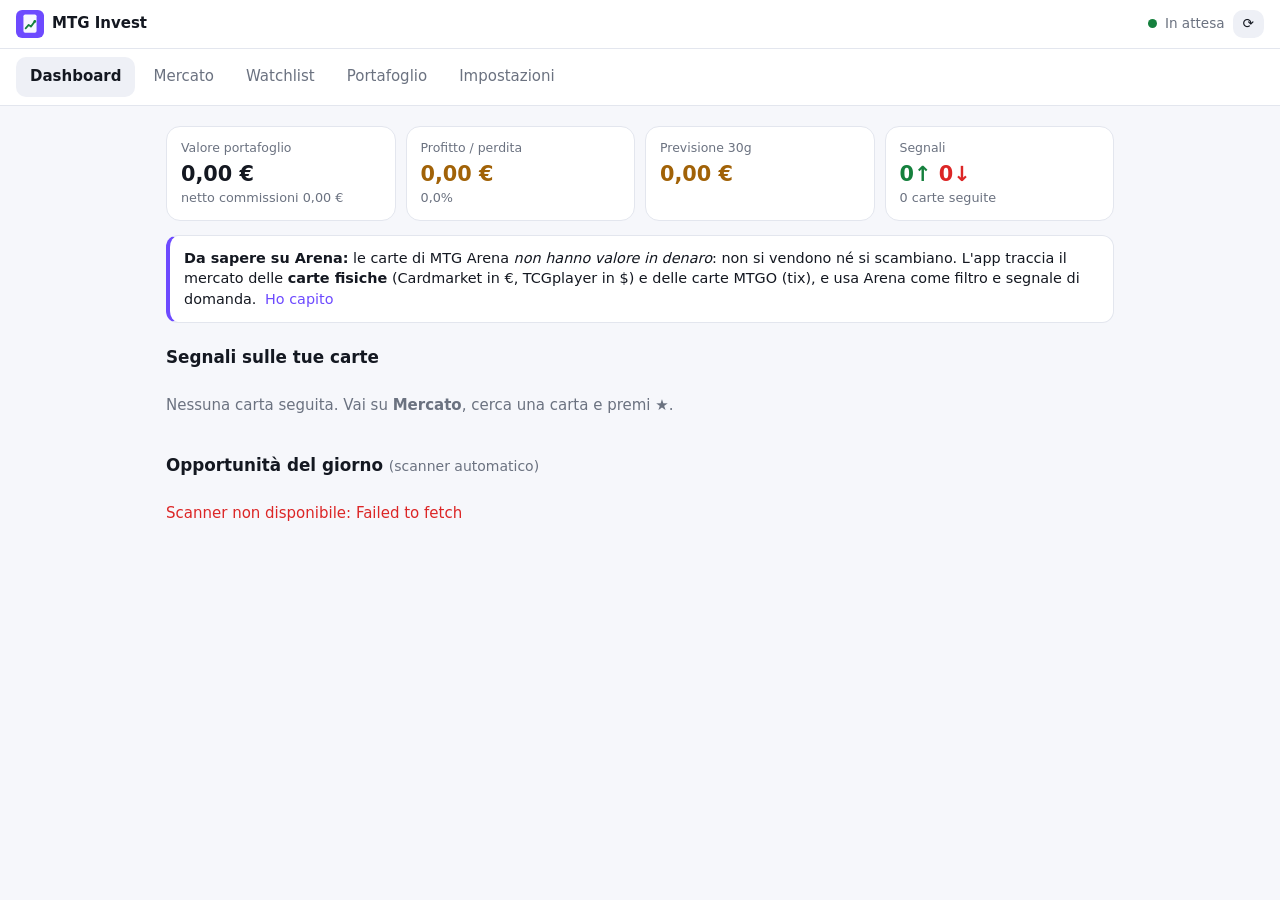
==== index.html @ 9a780ce4 "MTG Invest: prezzi delle carte, portafoglio e previsioni di mercato App web statica (HTML/CSS/JS) ba" ====
<!doctype html>
<html lang="it">
<head>
  <meta charset="utf-8">
  <meta name="viewport" content="width=device-width, initial-scale=1, viewport-fit=cover">
  <title>MTG Invest</title>
  <meta name="description" content="Prezzi in tempo reale, portafoglio e previsioni di mercato per le carte di Magic: The Gathering.">
  <meta name="theme-color" content="#0f1115">
  <link rel="manifest" href="manifest.json">
  <link rel="icon" href="icon.svg" type="image/svg+xml">
  <link rel="apple-touch-icon" href="icon.svg">
  <link rel="stylesheet" href="styles.css">
</head>
<body>
  <header class="top">
    <div class="brand"><img src="icon.svg" alt="" width="28" height="28"> MTG Invest</div>
    <div class="status"><span id="live-dot" class="dot"></span><span id="last-update">—</span>
      <button id="refresh-btn" class="ghost" title="Aggiorna ora">⟳</button></div>
  </header>

  <nav class="tabs" role="tablist">
    <button data-tab="dashboard" class="active">Dashboard</button>
    <button data-tab="market">Mercato</button>
    <button data-tab="watch">Watchlist</button>
    <button data-tab="portfolio">Portafoglio</button>
    <button data-tab="settings">Impostazioni</button>
  </nav>

  <main>
    <!-- DASHBOARD -->
    <section id="tab-dashboard" class="tab active">
      <div class="kpis" id="kpis"></div>
      <div class="notice" id="arena-notice">
        <strong>Da sapere su Arena:</strong> le carte di MTG Arena <em>non hanno valore in denaro</em>:
        non si vendono né si scambiano. L'app traccia il mercato delle <strong>carte fisiche</strong>
        (Cardmarket in €, TCGplayer in $) e delle carte MTGO (tix), e usa Arena come filtro e segnale di domanda.
        <button class="link" id="dismiss-notice">Ho capito</button>
      </div>
      <h2>Segnali sulle tue carte</h2>
      <div id="dash-signals" class="list"></div>
      <h2>Opportunità del giorno <small>(scanner automatico)</small></h2>
      <div id="dash-opps" class="list"><p class="muted">Caricamento…</p></div>
    </section>

    <!-- MARKET -->
    <section id="tab-market" class="tab">
      <form id="search-form" class="search">
        <input id="search-q" type="search" placeholder="Cerca una carta (es. Ragavan) o una query Scryfall" autocomplete="off">
        <label class="chk"><input type="checkbox" id="only-arena"> Solo carte presenti su Arena</label>
        <button type="submit">Cerca</button>
      </form>
      <div class="presets" id="presets"></div>
      <div id="market-results" class="list"></div>
    </section>

    <!-- WATCHLIST -->
    <section id="tab-watch" class="tab">
      <div class="row-between"><h2>Watchlist</h2>
        <button id="export-watch" class="ghost">Esporta per lo storico automatico</button></div>
      <div id="watch-list" class="list"></div>
    </section>

    <!-- PORTFOLIO -->
    <section id="tab-portfolio" class="tab">
      <div class="kpis" id="pf-kpis"></div>
      <div class="pf-chart-wrap"><div id="pf-alloc"></div></div>
      <div id="pf-list" class="list"></div>
      <p class="muted small">Il valore netto toglie le commissioni di vendita impostate (Cardmarket ~5% + spedizione,
        TCGplayer ~13%). Per aggiungere una posizione apri una carta e premi «Aggiungi al portafoglio».</p>
      <div class="row-between">
        <button id="export-pf" class="ghost">Esporta backup</button>
        <label class="ghost file">Importa backup<input type="file" id="import-pf" accept="application/json" hidden></label>
      </div>
    </section>

    <!-- SETTINGS -->
    <section id="tab-settings" class="tab">
      <form id="settings-form" class="settings">
        <label>Valuta / mercato di riferimento
          <select name="currency">
            <option value="eur">EUR, Cardmarket (trend)</option>
            <option value="usd">USD, TCGplayer (market)</option>
            <option value="tix">TIX, MTGO (Cardhoarder)</option>
          </select></label>
        <label>Aggiornamento automatico (minuti)
          <input name="refreshMin" type="number" min="5" max="240" step="1"></label>
        <label>Commissioni di vendita stimate (%)
          <input name="feePct" type="number" min="0" max="40" step="0.5"></label>
        <label>Orizzonte di previsione (giorni)
          <select name="horizon"><option>7</option><option>30</option><option>90</option><option>180</option></select></label>
        <label>Avviso se il prezzo cambia oltre (%)
          <input name="alertPct" type="number" min="1" max="100" step="1"></label>
        <button type="submit">Salva</button>
      </form>
      <div class="notice">
        <h3>Come funzionano i dati</h3>
        <ul>
          <li><strong>Fonte:</strong> API pubblica di Scryfall, che aggrega Cardmarket, TCGplayer e Cardhoarder.
            I prezzi della fonte vengono aggiornati circa <strong>una volta al giorno</strong>: l'app li controlla di
            continuo e li mostra appena cambiano.</li>
          <li><strong>Storico:</strong> l'app salva una "fotografia" dei prezzi a ogni aggiornamento. Se pubblichi l'app su
            GitHub Pages, la GitHub Action inclusa salva lo storico ogni giorno anche quando l'app è chiusa.</li>
          <li><strong>Previsioni:</strong> modello che combina i fondamentali della carta (Reserved List, ristampe,
            domanda in Commander, formati legali, età del set, rarità, fascia di prezzo) con il trend e la volatilità
            dello storico. Ogni segnale mostra il suo perché.</li>
          <li><strong>Avvertenza:</strong> sono stime statistiche, non consulenza finanziaria. Le ristampe annunciate
            da Wizards e i ban possono far crollare un prezzo da un giorno all'altro. Diversifica e non investire
            soldi che non puoi permetterti di perdere.</li>
        </ul>
      </div>
      <button id="wipe" class="danger">Cancella tutti i dati locali</button>
    </section>
  </main>

  <dialog id="card-dialog"><div id="card-detail"></div></dialog>
  <div id="toast" class="toast" hidden></div>

  <script type="module" src="app.js"></script>
</body>
</html>
---- styles.css ----
:root {
  --bg: #f6f7fb; --panel: #ffffff; --panel2: #eef0f6; --text: #141821; --muted: #6b7280; --line: #e3e6ee;
  --accent: #6d4aff; --up: #15803d; --down: #dc2626; --flat: #a16207; --gold: #b7791f;
  --up-bg: #dcfce7; --down-bg: #fee2e2; --flat-bg: #fef3c7; --muted-bg: #e5e7eb;
  color-scheme: light;
}
@media (prefers-color-scheme: dark) {
  :root:not([data-theme="light"]) {
    --bg: #0f1115; --panel: #171a21; --panel2: #1f232c; --text: #e8eaf0; --muted: #9aa3b2; --line: #2a2f3a;
    --accent: #8b74ff; --up: #4ade80; --down: #f87171; --flat: #fbbf24; --gold: #f6c453;
    --up-bg: #14361f; --down-bg: #3b1717; --flat-bg: #3a2e0c; --muted-bg: #2a2f3a; color-scheme: dark;
  }
}
:root[data-theme="dark"] {
  --bg: #0f1115; --panel: #171a21; --panel2: #1f232c; --text: #e8eaf0; --muted: #9aa3b2; --line: #2a2f3a;
  --accent: #8b74ff; --up: #4ade80; --down: #f87171; --flat: #fbbf24; --gold: #f6c453;
  --up-bg: #14361f; --down-bg: #3b1717; --flat-bg: #3a2e0c; --muted-bg: #2a2f3a; color-scheme: dark;
}
* { box-sizing: border-box; }
html, body { margin: 0; }
body { background: var(--bg); color: var(--text); font: 15px/1.45 system-ui, -apple-system, "Segoe UI", Roboto, sans-serif; padding-bottom: env(safe-area-inset-bottom); }
h2 { font-size: 1.05rem; margin: 22px 0 10px; } h2 small { color: var(--muted); font-weight: 400; }
h3 { font-size: .95rem; margin: 16px 0 8px; }
a { color: var(--accent); }
button, .btn { font: inherit; border: 0; border-radius: 10px; padding: 9px 14px; background: var(--accent); color: #fff; cursor: pointer; text-decoration: none; display: inline-block; }
button.ghost, .btn.ghost, label.ghost { background: var(--panel2); color: var(--text); border-radius: 10px; padding: 9px 14px; cursor: pointer; }
button.link { background: none; color: var(--accent); padding: 0 4px; }
button.danger { background: var(--down); margin-top: 16px; }
input, select { font: inherit; padding: 9px 11px; border-radius: 10px; border: 1px solid var(--line); background: var(--panel); color: var(--text); width: 100%; }
.muted { color: var(--muted); } .small { font-size: .85rem; } .warn { color: var(--flat); }
.up { color: var(--up); } .down { color: var(--down); } .flat { color: var(--flat); }

.top { position: sticky; top: 0; z-index: 5; display: flex; justify-content: space-between; align-items: center; gap: 8px; padding: 10px 16px; background: var(--panel); border-bottom: 1px solid var(--line); }
.brand { display: flex; align-items: center; gap: 8px; font-weight: 700; }
.status { display: flex; align-items: center; gap: 8px; font-size: .85rem; color: var(--muted); }
.status .ghost { padding: 4px 10px; }
.dot { width: 9px; height: 9px; border-radius: 50%; background: var(--muted); }
.dot.ok { background: var(--up); box-shadow: 0 0 0 0 var(--up); animation: pulse 2.4s infinite; }
.dot.busy { background: var(--flat); } .dot.err { background: var(--down); }
@keyframes pulse { 0% { box-shadow: 0 0 0 0 color-mix(in srgb, var(--up) 60%, transparent); } 70% { box-shadow: 0 0 0 7px transparent; } 100% { box-shadow: 0 0 0 0 transparent; } }

.tabs { display: flex; gap: 4px; overflow-x: auto; padding: 8px 16px; background: var(--panel); border-bottom: 1px solid var(--line); scrollbar-width: none; }
.tabs button { background: none; color: var(--muted); white-space: nowrap; }
.tabs button.active { background: var(--panel2); color: var(--text); font-weight: 600; }
main { max-width: 980px; margin: 0 auto; padding: 8px 16px 40px; }
.tab { display: none; } .tab.active { display: block; }

.kpis { display: grid; grid-template-columns: repeat(auto-fit, minmax(150px, 1fr)); gap: 10px; margin-top: 12px; }
.kpi { background: var(--panel); border: 1px solid var(--line); border-radius: 14px; padding: 12px 14px; }
.kl { font-size: .78rem; color: var(--muted); } .kv { font-size: 1.3rem; font-weight: 700; margin-top: 2px; font-variant-numeric: tabular-nums; } .ks { font-size: .8rem; color: var(--muted); }

.notice { background: var(--panel); border: 1px solid var(--line); border-left: 4px solid var(--accent); border-radius: 12px; padding: 12px 14px; margin-top: 14px; font-size: .9rem; }
.notice ul { padding-left: 18px; margin: 6px 0 0; } .notice li { margin-bottom: 6px; }

.list { display: flex; flex-direction: column; gap: 8px; }
.row { display: flex; align-items: center; gap: 12px; background: var(--panel); border: 1px solid var(--line); border-radius: 14px; padding: 8px 10px; cursor: pointer; transition: border-color .15s; }
.row:hover { border-color: var(--accent); }
.thumb { width: 46px; height: 64px; object-fit: cover; border-radius: 5px; background: var(--panel2); flex: none; }
.info { flex: 1; min-width: 0; }
.name { font-weight: 600; overflow: hidden; text-overflow: ellipsis; white-space: nowrap; }
.meta { font-size: .8rem; color: var(--muted); }
.why, .lot { font-size: .8rem; color: var(--muted); margin-top: 2px; }
.nums { text-align: right; flex: none; display: flex; flex-direction: column; align-items: flex-end; gap: 2px; }
.price { font-weight: 700; font-variant-numeric: tabular-nums; }
.chg { font-size: .78rem; font-variant-numeric: tabular-nums; }
.star { background: none; color: var(--muted); font-size: 1.2rem; padding: 4px; } .star.on { color: var(--gold); }
.badge { font-size: .68rem; font-weight: 700; letter-spacing: .03em; padding: 2px 7px; border-radius: 999px; background: var(--muted-bg); color: var(--muted); white-space: nowrap; }
.badge.up { background: var(--up-bg); color: var(--up); } .badge.down { background: var(--down-bg); color: var(--down); } .badge.flat { background: var(--flat-bg); color: var(--flat); }
.badge.big { font-size: .9rem; padding: 5px 12px; }
.tag { font-size: .68rem; padding: 1px 6px; border-radius: 6px; background: var(--panel2); color: var(--muted); margin-left: 4px; }
.tag.arena { color: var(--accent); } .tag.gold { color: var(--gold); } .tag.foil { color: var(--flat); }

.search { display: grid; grid-template-columns: 1fr auto; gap: 8px; margin-top: 14px; }
.search .chk { grid-column: 1 / -1; display: flex; gap: 6px; align-items: center; font-size: .88rem; color: var(--muted); order: 3; }
.chk input { width: auto; }
.presets { display: flex; flex-wrap: wrap; gap: 6px; margin: 12px 0; }
.chip { background: var(--panel2); color: var(--text); border-radius: 999px; padding: 6px 12px; font-size: .85rem; }
.row-between { display: flex; justify-content: space-between; align-items: center; gap: 8px; flex-wrap: wrap; margin-top: 12px; }

.settings { display: grid; gap: 12px; max-width: 460px; margin-top: 14px; }
.settings label { display: grid; gap: 4px; font-size: .88rem; color: var(--muted); }

.alloc { display: flex; height: 14px; border-radius: 7px; overflow: hidden; margin-top: 14px; background: var(--panel2); }
.legend { display: flex; flex-wrap: wrap; gap: 4px 14px; font-size: .8rem; color: var(--muted); margin: 8px 0 12px; }
.legend i { display: inline-block; width: 9px; height: 9px; border-radius: 2px; margin-right: 5px; }

dialog { border: 0; border-radius: 18px; padding: 0; background: var(--panel); color: var(--text); width: min(900px, calc(100vw - 24px)); max-height: calc(100vh - 24px); }
dialog::backdrop { background: rgba(0, 0, 0, .55); }
#card-detail { position: relative; padding: 18px; }
.close { position: absolute; top: 10px; right: 10px; background: var(--panel2); color: var(--text); padding: 4px 10px; z-index: 1; }
.detail { display: grid; grid-template-columns: 260px 1fr; gap: 20px; }
.dimg img { width: 100%; border-radius: 13px; position: sticky; top: 0; }
.dbody h2 { margin: 0 30px 4px 0; font-size: 1.3rem; }
.prices { display: grid; grid-template-columns: repeat(3, 1fr); gap: 8px; margin: 12px 0; }
.prices div, .sgrid div { background: var(--panel2); border-radius: 10px; padding: 8px 10px; display: flex; flex-direction: column; }
.prices span, .sgrid span { font-size: .72rem; color: var(--muted); } .prices b, .sgrid b { font-variant-numeric: tabular-nums; } .prices small, .sgrid small { font-size: .75rem; color: var(--muted); }
.seg { display: inline-flex; background: var(--panel2); border-radius: 10px; padding: 3px; }
.seg button { background: none; color: var(--muted); padding: 5px 12px; } .seg button.on { background: var(--panel); color: var(--text); }
.signal { margin: 12px 0; padding: 12px; border-radius: 14px; border: 1px solid var(--line); display: grid; gap: 10px; }
.sgrid { display: grid; grid-template-columns: repeat(2, 1fr); gap: 8px; }
.sgrid small.up { color: var(--up); } .sgrid small.down { color: var(--down); }
.chart { width: 100%; height: auto; margin-top: 6px; }
.chart text { fill: var(--muted); font-size: 11px; } .chart .grid { stroke: var(--line); }
.chart .line { fill: none; stroke: var(--accent); stroke-width: 2.2; } .chart .pt { fill: var(--accent); }
.chart .proj { stroke: var(--accent); stroke-dasharray: 5 4; stroke-width: 1.8; } .chart .cone { fill: color-mix(in srgb, var(--accent) 16%, transparent); }
.chart-empty { background: var(--panel2); border-radius: 12px; padding: 16px; font-size: .85rem; color: var(--muted); margin-top: 6px; }
.factors { list-style: none; padding: 0; margin: 0; font-size: .87rem; display: grid; gap: 5px; }
.factors b { display: inline-block; min-width: 42px; font-variant-numeric: tabular-nums; }
.factors li.up b { color: var(--up); } .factors li.down b { color: var(--down); }
.actions { display: flex; flex-wrap: wrap; gap: 8px; margin-top: 16px; }
.addlot { display: grid; grid-template-columns: 1fr 1fr auto; gap: 8px; align-items: end; margin-top: 8px; }
.addlot h3 { grid-column: 1 / -1; margin-bottom: 0; } .addlot label { display: grid; gap: 4px; font-size: .8rem; color: var(--muted); }

.toast { position: fixed; left: 50%; bottom: 20px; transform: translateX(-50%); background: var(--text); color: var(--bg); padding: 10px 16px; border-radius: 12px; font-size: .9rem; z-index: 20; max-width: calc(100vw - 32px); }

@media (max-width: 680px) {
  .detail { grid-template-columns: 1fr; }
  .dimg img { max-width: 230px; display: block; margin: 0 auto; position: static; }
  .prices { grid-template-columns: 1fr 1fr 1fr; } .prices div { padding: 6px 8px; }
  .addlot { grid-template-columns: 1fr 1fr; } .addlot button { grid-column: 1 / -1; }
  .status #last-update { display: none; }
  .thumb { width: 38px; height: 53px; }
}
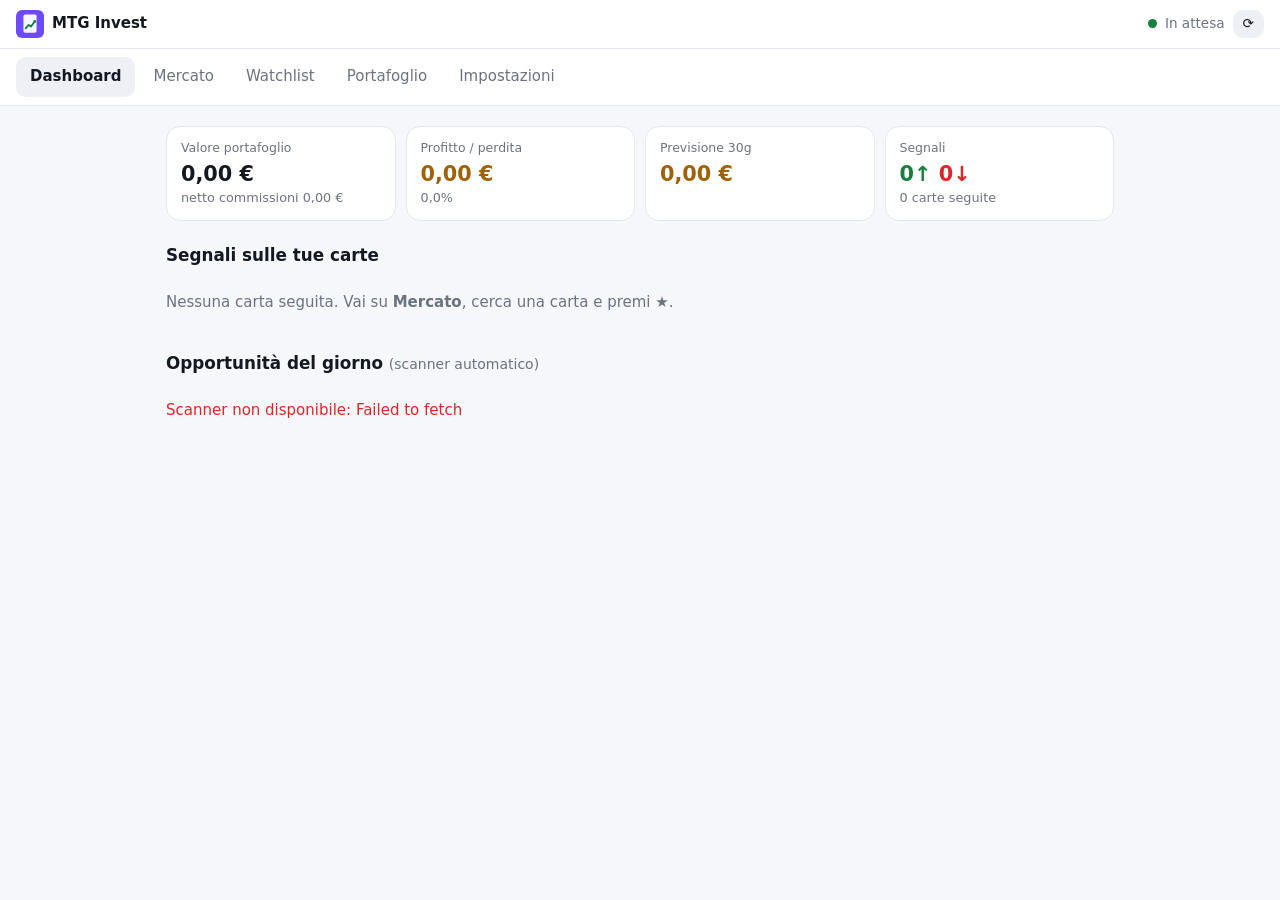
==== commit 70918e2b: "Solo carte fisiche: rimossi Arena e MTGO, aggiunte condizione e stampe - ricerche e scanner sempre l" ====
--- a/index.html
+++ b/index.html
@@ -4,7 +4,7 @@
   <meta charset="utf-8">
   <meta name="viewport" content="width=device-width, initial-scale=1, viewport-fit=cover">
   <title>MTG Invest</title>
-  <meta name="description" content="Prezzi in tempo reale, portafoglio e previsioni di mercato per le carte di Magic: The Gathering.">
+  <meta name="description" content="Prezzi, portafoglio e previsioni di mercato per le carte fisiche di Magic: The Gathering.">
   <meta name="theme-color" content="#0f1115">
   <link rel="manifest" href="manifest.json">
   <link rel="icon" href="icon.svg" type="image/svg+xml">
@@ -30,12 +30,6 @@
     <!-- DASHBOARD -->
     <section id="tab-dashboard" class="tab active">
       <div class="kpis" id="kpis"></div>
-      <div class="notice" id="arena-notice">
-        <strong>Da sapere su Arena:</strong> le carte di MTG Arena <em>non hanno valore in denaro</em>:
-        non si vendono né si scambiano. L'app traccia il mercato delle <strong>carte fisiche</strong>
-        (Cardmarket in €, TCGplayer in $) e delle carte MTGO (tix), e usa Arena come filtro e segnale di domanda.
-        <button class="link" id="dismiss-notice">Ho capito</button>
-      </div>
       <h2>Segnali sulle tue carte</h2>
       <div id="dash-signals" class="list"></div>
       <h2>Opportunità del giorno <small>(scanner automatico)</small></h2>
@@ -45,8 +39,7 @@
     <!-- MARKET -->
     <section id="tab-market" class="tab">
       <form id="search-form" class="search">
-        <input id="search-q" type="search" placeholder="Cerca una carta (es. Ragavan) o una query Scryfall" autocomplete="off">
-        <label class="chk"><input type="checkbox" id="only-arena"> Solo carte presenti su Arena</label>
+        <input id="search-q" type="search" placeholder="Cerca una carta fisica (es. Ragavan) o una query Scryfall" autocomplete="off">
         <button type="submit">Cerca</button>
       </form>
       <div class="presets" id="presets"></div>
@@ -65,8 +58,9 @@
       <div class="kpis" id="pf-kpis"></div>
       <div class="pf-chart-wrap"><div id="pf-alloc"></div></div>
       <div id="pf-list" class="list"></div>
-      <p class="muted small">Il valore netto toglie le commissioni di vendita impostate (Cardmarket ~5% + spedizione,
-        TCGplayer ~13%). Per aggiungere una posizione apri una carta e premi «Aggiungi al portafoglio».</p>
+      <p class="muted small">Il valore di ogni posizione tiene conto della condizione della carta (una Excellent vale
+        circa l'85% di una Near Mint) e il valore netto toglie le commissioni di vendita impostate (Cardmarket ~5% +
+        spedizione, TCGplayer ~13%). Per aggiungere una posizione apri una carta e premi «Aggiungi al portafoglio».</p>
       <div class="row-between">
         <button id="export-pf" class="ghost">Esporta backup</button>
         <label class="ghost file">Importa backup<input type="file" id="import-pf" accept="application/json" hidden></label>
@@ -80,7 +74,6 @@
           <select name="currency">
             <option value="eur">EUR, Cardmarket (trend)</option>
             <option value="usd">USD, TCGplayer (market)</option>
-            <option value="tix">TIX, MTGO (Cardhoarder)</option>
           </select></label>
         <label>Aggiornamento automatico (minuti)
           <input name="refreshMin" type="number" min="5" max="240" step="1"></label>
@@ -95,7 +88,8 @@
       <div class="notice">
         <h3>Come funzionano i dati</h3>
         <ul>
-          <li><strong>Fonte:</strong> API pubblica di Scryfall, che aggrega Cardmarket, TCGplayer e Cardhoarder.
+          <li><strong>Solo carte fisiche:</strong> le ricerche escludono sempre le carte e le stampe solo digitali.</li>
+          <li><strong>Fonte:</strong> API pubblica di Scryfall, che riporta i prezzi di Cardmarket (trend, Near Mint) e TCGplayer.
             I prezzi della fonte vengono aggiornati circa <strong>una volta al giorno</strong>: l'app li controlla di
             continuo e li mostra appena cambiano.</li>
           <li><strong>Storico:</strong> l'app salva una "fotografia" dei prezzi a ogni aggiornamento. Se pubblichi l'app su
--- a/styles.css
+++ b/styles.css
@@ -68,7 +68,7 @@
 .badge.up { background: var(--up-bg); color: var(--up); } .badge.down { background: var(--down-bg); color: var(--down); } .badge.flat { background: var(--flat-bg); color: var(--flat); }
 .badge.big { font-size: .9rem; padding: 5px 12px; }
 .tag { font-size: .68rem; padding: 1px 6px; border-radius: 6px; background: var(--panel2); color: var(--muted); margin-left: 4px; }
-.tag.arena { color: var(--accent); } .tag.gold { color: var(--gold); } .tag.foil { color: var(--flat); }
+.tag.gold { color: var(--gold); } .tag.foil { color: var(--flat); }
 
 .search { display: grid; grid-template-columns: 1fr auto; gap: 8px; margin-top: 14px; }
 .search .chk { grid-column: 1 / -1; display: flex; gap: 6px; align-items: center; font-size: .88rem; color: var(--muted); order: 3; }
@@ -91,7 +91,7 @@
 .detail { display: grid; grid-template-columns: 260px 1fr; gap: 20px; }
 .dimg img { width: 100%; border-radius: 13px; position: sticky; top: 0; }
 .dbody h2 { margin: 0 30px 4px 0; font-size: 1.3rem; }
-.prices { display: grid; grid-template-columns: repeat(3, 1fr); gap: 8px; margin: 12px 0; }
+.prices { display: grid; grid-template-columns: repeat(2, 1fr); gap: 8px; margin: 12px 0; }
 .prices div, .sgrid div { background: var(--panel2); border-radius: 10px; padding: 8px 10px; display: flex; flex-direction: column; }
 .prices span, .sgrid span { font-size: .72rem; color: var(--muted); } .prices b, .sgrid b { font-variant-numeric: tabular-nums; } .prices small, .sgrid small { font-size: .75rem; color: var(--muted); }
 .seg { display: inline-flex; background: var(--panel2); border-radius: 10px; padding: 3px; }
@@ -116,7 +116,7 @@
 @media (max-width: 680px) {
   .detail { grid-template-columns: 1fr; }
   .dimg img { max-width: 230px; display: block; margin: 0 auto; position: static; }
-  .prices { grid-template-columns: 1fr 1fr 1fr; } .prices div { padding: 6px 8px; }
+  .prices div { padding: 6px 8px; }
   .addlot { grid-template-columns: 1fr 1fr; } .addlot button { grid-column: 1 / -1; }
   .status #last-update { display: none; }
   .thumb { width: 38px; height: 53px; }
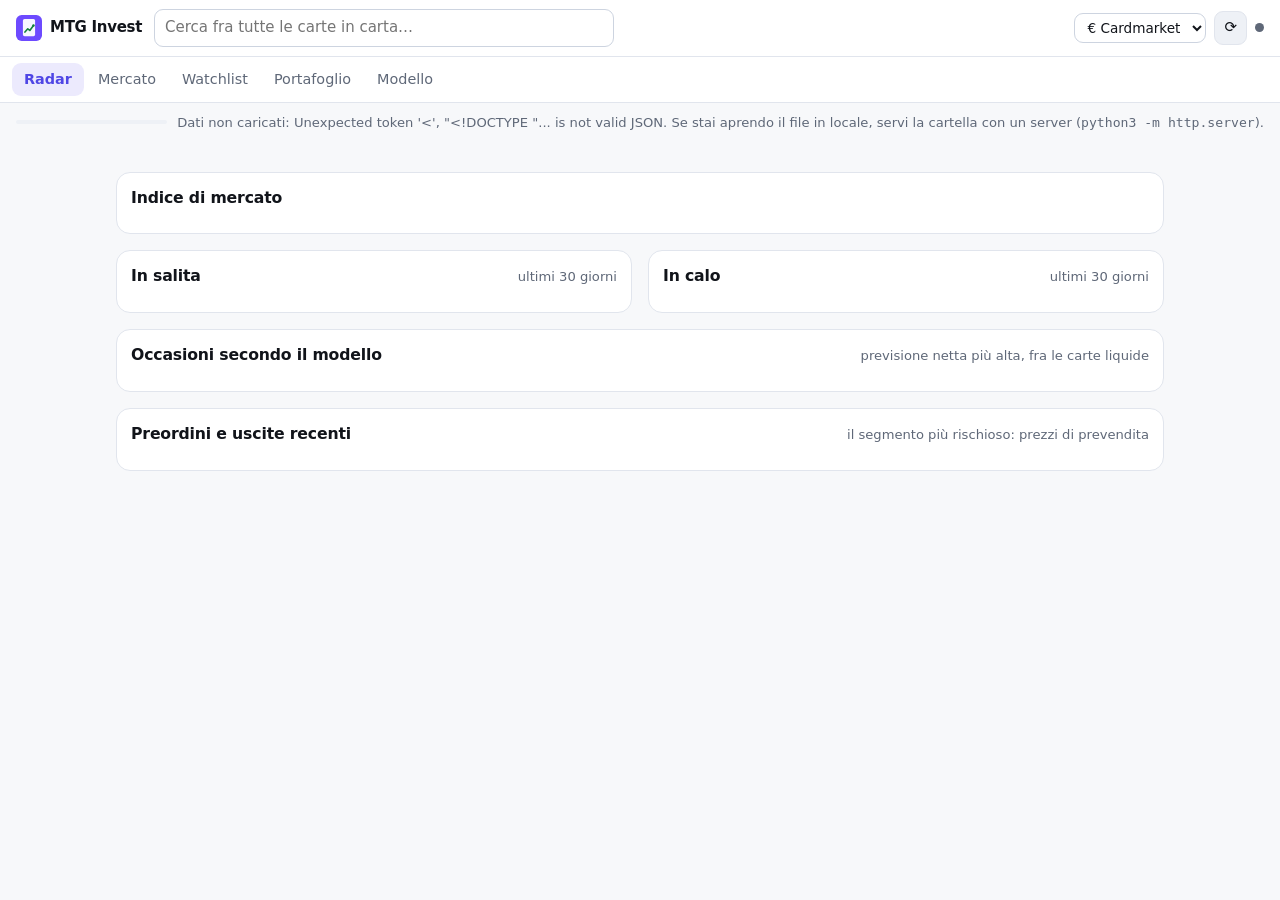
==== commit 9bc698f9: "Riscrittura su dati reali: tutte le stampe in carta e modello verificato Dati (nessun dato inventato" ====
--- a/index.html
+++ b/index.html
@@ -4,109 +4,141 @@
   <meta charset="utf-8">
   <meta name="viewport" content="width=device-width, initial-scale=1, viewport-fit=cover">
   <title>MTG Invest</title>
-  <meta name="description" content="Prezzi, portafoglio e previsioni di mercato per le carte fisiche di Magic: The Gathering.">
-  <meta name="theme-color" content="#0f1115">
+  <meta name="description" content="Prezzi reali, portafoglio e previsioni di mercato per tutte le carte fisiche di Magic: The Gathering.">
+  <meta name="theme-color" content="#101217">
   <link rel="manifest" href="manifest.json">
   <link rel="icon" href="icon.svg" type="image/svg+xml">
   <link rel="apple-touch-icon" href="icon.svg">
+  <link rel="preconnect" href="https://cards.scryfall.io" crossorigin>
+  <link rel="preconnect" href="https://api.scryfall.com">
   <link rel="stylesheet" href="styles.css">
 </head>
 <body>
   <header class="top">
-    <div class="brand"><img src="icon.svg" alt="" width="28" height="28"> MTG Invest</div>
-    <div class="status"><span id="live-dot" class="dot"></span><span id="last-update">—</span>
-      <button id="refresh-btn" class="ghost" title="Aggiorna ora">⟳</button></div>
+    <a class="brand" href="#radar"><img src="icon.svg" alt="" width="26" height="26"><span>MTG Invest</span></a>
+    <form id="quick-search" class="quick" role="search">
+      <input id="q" type="search" placeholder="Cerca fra tutte le carte in carta…" autocomplete="off" spellcheck="false" aria-label="Cerca una carta">
+    </form>
+    <div class="status">
+      <select id="currency" aria-label="Valuta">
+        <option value="eur">€ Cardmarket</option>
+        <option value="usd">$ TCGplayer</option>
+      </select>
+      <button id="refresh" class="icon" title="Aggiorna i prezzi ora" aria-label="Aggiorna i prezzi ora">⟳</button>
+      <span id="live" class="dot" title="Stato aggiornamento"></span>
+    </div>
   </header>
 
   <nav class="tabs" role="tablist">
-    <button data-tab="dashboard" class="active">Dashboard</button>
+    <button data-tab="radar" class="active">Radar</button>
     <button data-tab="market">Mercato</button>
     <button data-tab="watch">Watchlist</button>
     <button data-tab="portfolio">Portafoglio</button>
-    <button data-tab="settings">Impostazioni</button>
+    <button data-tab="model">Modello</button>
   </nav>
 
+  <div id="loading" class="loading"><div class="bar"><i id="load-bar"></i></div><span id="load-text">Carico l'indice delle carte…</span></div>
+
   <main>
-    <!-- DASHBOARD -->
-    <section id="tab-dashboard" class="tab active">
+    <!-- ------------------------------------------------------------ RADAR -->
+    <section id="tab-radar" class="tab active">
       <div class="kpis" id="kpis"></div>
-      <h2>Segnali sulle tue carte</h2>
-      <div id="dash-signals" class="list"></div>
-      <h2>Opportunità del giorno <small>(scanner automatico)</small></h2>
-      <div id="dash-opps" class="list"><p class="muted">Caricamento…</p></div>
+
+      <section class="panel">
+        <div class="panel-head">
+          <h2>Indice di mercato</h2>
+          <span class="hint" id="index-note"></span>
+        </div>
+        <div id="market-chart"></div>
+      </section>
+
+      <div class="cols">
+        <section class="panel">
+          <div class="panel-head"><h2>In salita</h2><span class="hint">ultimi 30 giorni</span></div>
+          <div id="movers-up" class="list dense"></div>
+        </section>
+        <section class="panel">
+          <div class="panel-head"><h2>In calo</h2><span class="hint">ultimi 30 giorni</span></div>
+          <div id="movers-down" class="list dense"></div>
+        </section>
+      </div>
+
+      <section class="panel">
+        <div class="panel-head"><h2>Occasioni secondo il modello</h2>
+          <span class="hint">previsione netta più alta, fra le carte liquide</span></div>
+        <div id="opportunities" class="list"></div>
+      </section>
+
+      <section class="panel">
+        <div class="panel-head"><h2>Preordini e uscite recenti</h2>
+          <span class="hint">il segmento più rischioso: prezzi di prevendita</span></div>
+        <div id="preorders" class="list dense"></div>
+      </section>
     </section>
 
-    <!-- MARKET -->
+    <!-- ------------------------------------------------------------ MERCATO -->
     <section id="tab-market" class="tab">
-      <form id="search-form" class="search">
-        <input id="search-q" type="search" placeholder="Cerca una carta fisica (es. Ragavan) o una query Scryfall" autocomplete="off">
-        <button type="submit">Cerca</button>
+      <form id="filters" class="filters">
+        <label>Cerca<input name="q" type="search" placeholder="Nome della carta" autocomplete="off"></label>
+        <label>Prezzo minimo<input name="min" type="number" min="0" step="1" placeholder="0"></label>
+        <label>Prezzo massimo<input name="max" type="number" min="0" step="1" placeholder="∞"></label>
+        <label>Rarità<select name="rarity"><option value="">tutte</option><option>common</option><option>uncommon</option><option>rare</option><option>mythic</option></select></label>
+        <label>Ordina per<select name="sort">
+          <option value="signal">Previsione netta</option>
+          <option value="price-desc">Prezzo ↓</option>
+          <option value="price-asc">Prezzo ↑</option>
+          <option value="edhrec">Più giocate</option>
+          <option value="new">Più recenti</option>
+          <option value="name">Nome</option>
+        </select></label>
+        <div class="chips">
+          <label class="chip"><input type="checkbox" name="reserved"> Reserved List</label>
+          <label class="chip"><input type="checkbox" name="upcoming"> Preordini</label>
+          <label class="chip"><input type="checkbox" name="history"> Con storico</label>
+          <label class="chip"><input type="checkbox" name="commander"> Commander</label>
+        </div>
       </form>
-      <div class="presets" id="presets"></div>
+      <div class="result-head"><span id="result-count" class="hint"></span></div>
       <div id="market-results" class="list"></div>
+      <button id="more" class="ghost wide" hidden>Mostra altri 100</button>
     </section>
 
-    <!-- WATCHLIST -->
+    <!-- ------------------------------------------------------------ WATCHLIST -->
     <section id="tab-watch" class="tab">
-      <div class="row-between"><h2>Watchlist</h2>
-        <button id="export-watch" class="ghost">Esporta per lo storico automatico</button></div>
+      <div class="panel-head"><h2>Watchlist</h2><span class="hint" id="watch-note"></span></div>
       <div id="watch-list" class="list"></div>
     </section>
 
-    <!-- PORTFOLIO -->
+    <!-- ------------------------------------------------------------ PORTAFOGLIO -->
     <section id="tab-portfolio" class="tab">
       <div class="kpis" id="pf-kpis"></div>
-      <div class="pf-chart-wrap"><div id="pf-alloc"></div></div>
+      <div id="pf-alloc"></div>
       <div id="pf-list" class="list"></div>
-      <p class="muted small">Il valore di ogni posizione tiene conto della condizione della carta (una Excellent vale
-        circa l'85% di una Near Mint) e il valore netto toglie le commissioni di vendita impostate (Cardmarket ~5% +
-        spedizione, TCGplayer ~13%). Per aggiungere una posizione apri una carta e premi «Aggiungi al portafoglio».</p>
-      <div class="row-between">
-        <button id="export-pf" class="ghost">Esporta backup</button>
-        <label class="ghost file">Importa backup<input type="file" id="import-pf" accept="application/json" hidden></label>
+      <div class="panel subtle">
+        <p>Il valore tiene conto della <strong>condizione</strong> di ogni copia (una Excellent vale circa l'85% di una
+          Near Mint) e il valore netto toglie le <strong>commissioni di vendita</strong> impostate qui sotto.</p>
+        <form id="pf-settings" class="inline-form">
+          <label>Commissioni di vendita %<input name="feePct" type="number" min="0" max="40" step="0.5"></label>
+          <label>Orizzonte previsione<select name="horizon"><option>7</option><option>30</option><option>90</option><option>180</option></select></label>
+          <label>Aggiorna ogni (min)<input name="refreshMin" type="number" min="2" max="240" step="1"></label>
+          <label>Avvisa se varia oltre %<input name="alertPct" type="number" min="1" max="100" step="1"></label>
+          <button type="submit">Salva</button>
+        </form>
+        <div class="row-between">
+          <button id="export" class="ghost">Esporta backup</button>
+          <label class="ghost file">Importa backup<input type="file" id="import" accept="application/json" hidden></label>
+          <button id="wipe" class="danger">Cancella i dati locali</button>
+        </div>
       </div>
     </section>
 
-    <!-- SETTINGS -->
-    <section id="tab-settings" class="tab">
-      <form id="settings-form" class="settings">
-        <label>Valuta / mercato di riferimento
-          <select name="currency">
-            <option value="eur">EUR, Cardmarket (trend)</option>
-            <option value="usd">USD, TCGplayer (market)</option>
-          </select></label>
-        <label>Aggiornamento automatico (minuti)
-          <input name="refreshMin" type="number" min="5" max="240" step="1"></label>
-        <label>Commissioni di vendita stimate (%)
-          <input name="feePct" type="number" min="0" max="40" step="0.5"></label>
-        <label>Orizzonte di previsione (giorni)
-          <select name="horizon"><option>7</option><option>30</option><option>90</option><option>180</option></select></label>
-        <label>Avviso se il prezzo cambia oltre (%)
-          <input name="alertPct" type="number" min="1" max="100" step="1"></label>
-        <button type="submit">Salva</button>
-      </form>
-      <div class="notice">
-        <h3>Come funzionano i dati</h3>
-        <ul>
-          <li><strong>Solo carte fisiche:</strong> le ricerche escludono sempre le carte e le stampe solo digitali.</li>
-          <li><strong>Fonte:</strong> API pubblica di Scryfall, che riporta i prezzi di Cardmarket (trend, Near Mint) e TCGplayer.
-            I prezzi della fonte vengono aggiornati circa <strong>una volta al giorno</strong>: l'app li controlla di
-            continuo e li mostra appena cambiano.</li>
-          <li><strong>Storico:</strong> l'app salva una "fotografia" dei prezzi a ogni aggiornamento. Se pubblichi l'app su
-            GitHub Pages, la GitHub Action inclusa salva lo storico ogni giorno anche quando l'app è chiusa.</li>
-          <li><strong>Previsioni:</strong> modello che combina i fondamentali della carta (Reserved List, ristampe,
-            domanda in Commander, formati legali, età del set, rarità, fascia di prezzo) con il trend e la volatilità
-            dello storico. Ogni segnale mostra il suo perché.</li>
-          <li><strong>Avvertenza:</strong> sono stime statistiche, non consulenza finanziaria. Le ristampe annunciate
-            da Wizards e i ban possono far crollare un prezzo da un giorno all'altro. Diversifica e non investire
-            soldi che non puoi permetterti di perdere.</li>
-        </ul>
-      </div>
-      <button id="wipe" class="danger">Cancella tutti i dati locali</button>
+    <!-- ------------------------------------------------------------ MODELLO -->
+    <section id="tab-model" class="tab">
+      <div id="model-report"></div>
     </section>
   </main>
 
-  <dialog id="card-dialog"><div id="card-detail"></div></dialog>
+  <dialog id="card-dialog" aria-label="Scheda carta"><div id="card-detail"></div></dialog>
   <div id="toast" class="toast" hidden></div>
 
   <script type="module" src="app.js"></script>
--- a/styles.css
+++ b/styles.css
@@ -1,123 +1,213 @@
+/* MTG Invest — strumento di analisi: denso, tabellare, leggibile su entrambi i temi. */
 :root {
-  --bg: #f6f7fb; --panel: #ffffff; --panel2: #eef0f6; --text: #141821; --muted: #6b7280; --line: #e3e6ee;
-  --accent: #6d4aff; --up: #15803d; --down: #dc2626; --flat: #a16207; --gold: #b7791f;
-  --up-bg: #dcfce7; --down-bg: #fee2e2; --flat-bg: #fef3c7; --muted-bg: #e5e7eb;
+  --bg: #f7f8fa; --panel: #fff; --panel2: #eef1f6; --line: #e1e5ed; --line2: #cdd4e0;
+  --text: #11141a; --muted: #5f6878; --accent: #4f46e5; --accent-soft: #eceafd;
+  --up: #047857; --down: #be123c; --flat: #a16207;
+  --up-bg: #d6f5e4; --down-bg: #ffe0e6; --flat-bg: #fdf0cc; --muted-bg: #e6e9ef;
+  --mono: ui-monospace, SFMono-Regular, "SF Mono", Menlo, Consolas, monospace;
   color-scheme: light;
 }
 @media (prefers-color-scheme: dark) {
   :root:not([data-theme="light"]) {
-    --bg: #0f1115; --panel: #171a21; --panel2: #1f232c; --text: #e8eaf0; --muted: #9aa3b2; --line: #2a2f3a;
-    --accent: #8b74ff; --up: #4ade80; --down: #f87171; --flat: #fbbf24; --gold: #f6c453;
-    --up-bg: #14361f; --down-bg: #3b1717; --flat-bg: #3a2e0c; --muted-bg: #2a2f3a; color-scheme: dark;
+    --bg: #0d0f14; --panel: #151920; --panel2: #1d222c; --line: #262c38; --line2: #39414f;
+    --text: #e7eaf0; --muted: #98a2b3; --accent: #8b85ff; --accent-soft: #231f45;
+    --up: #34d399; --down: #fb7185; --flat: #fbbf24;
+    --up-bg: #0d3124; --down-bg: #3b1320; --flat-bg: #352a0b; --muted-bg: #242a35;
+    color-scheme: dark;
   }
 }
 :root[data-theme="dark"] {
-  --bg: #0f1115; --panel: #171a21; --panel2: #1f232c; --text: #e8eaf0; --muted: #9aa3b2; --line: #2a2f3a;
-  --accent: #8b74ff; --up: #4ade80; --down: #f87171; --flat: #fbbf24; --gold: #f6c453;
-  --up-bg: #14361f; --down-bg: #3b1717; --flat-bg: #3a2e0c; --muted-bg: #2a2f3a; color-scheme: dark;
+  --bg: #0d0f14; --panel: #151920; --panel2: #1d222c; --line: #262c38; --line2: #39414f;
+  --text: #e7eaf0; --muted: #98a2b3; --accent: #8b85ff; --accent-soft: #231f45;
+  --up: #34d399; --down: #fb7185; --flat: #fbbf24;
+  --up-bg: #0d3124; --down-bg: #3b1320; --flat-bg: #352a0b; --muted-bg: #242a35;
+  color-scheme: dark;
 }
 * { box-sizing: border-box; }
 html, body { margin: 0; }
-body { background: var(--bg); color: var(--text); font: 15px/1.45 system-ui, -apple-system, "Segoe UI", Roboto, sans-serif; padding-bottom: env(safe-area-inset-bottom); }
-h2 { font-size: 1.05rem; margin: 22px 0 10px; } h2 small { color: var(--muted); font-weight: 400; }
-h3 { font-size: .95rem; margin: 16px 0 8px; }
+body {
+  background: var(--bg); color: var(--text);
+  font: 15px/1.45 system-ui, -apple-system, "Segoe UI", Roboto, sans-serif;
+  padding-bottom: calc(32px + env(safe-area-inset-bottom, 0px));
+}
+h1, h2, h3 { margin: 0; text-wrap: balance; }
+h2 { font-size: .98rem; letter-spacing: -.01em; }
+h3 { font-size: .88rem; }
 a { color: var(--accent); }
-button, .btn { font: inherit; border: 0; border-radius: 10px; padding: 9px 14px; background: var(--accent); color: #fff; cursor: pointer; text-decoration: none; display: inline-block; }
-button.ghost, .btn.ghost, label.ghost { background: var(--panel2); color: var(--text); border-radius: 10px; padding: 9px 14px; cursor: pointer; }
-button.link { background: none; color: var(--accent); padding: 0 4px; }
-button.danger { background: var(--down); margin-top: 16px; }
-input, select { font: inherit; padding: 9px 11px; border-radius: 10px; border: 1px solid var(--line); background: var(--panel); color: var(--text); width: 100%; }
-.muted { color: var(--muted); } .small { font-size: .85rem; } .warn { color: var(--flat); }
+.hint, .muted { color: var(--muted); font-size: .82rem; }
+.small { font-size: .82rem; }
 .up { color: var(--up); } .down { color: var(--down); } .flat { color: var(--flat); }
-
-.top { position: sticky; top: 0; z-index: 5; display: flex; justify-content: space-between; align-items: center; gap: 8px; padding: 10px 16px; background: var(--panel); border-bottom: 1px solid var(--line); }
-.brand { display: flex; align-items: center; gap: 8px; font-weight: 700; }
-.status { display: flex; align-items: center; gap: 8px; font-size: .85rem; color: var(--muted); }
-.status .ghost { padding: 4px 10px; }
-.dot { width: 9px; height: 9px; border-radius: 50%; background: var(--muted); }
-.dot.ok { background: var(--up); box-shadow: 0 0 0 0 var(--up); animation: pulse 2.4s infinite; }
-.dot.busy { background: var(--flat); } .dot.err { background: var(--down); }
-@keyframes pulse { 0% { box-shadow: 0 0 0 0 color-mix(in srgb, var(--up) 60%, transparent); } 70% { box-shadow: 0 0 0 7px transparent; } 100% { box-shadow: 0 0 0 0 transparent; } }
-
-.tabs { display: flex; gap: 4px; overflow-x: auto; padding: 8px 16px; background: var(--panel); border-bottom: 1px solid var(--line); scrollbar-width: none; }
-.tabs button { background: none; color: var(--muted); white-space: nowrap; }
-.tabs button.active { background: var(--panel2); color: var(--text); font-weight: 600; }
-main { max-width: 980px; margin: 0 auto; padding: 8px 16px 40px; }
-.tab { display: none; } .tab.active { display: block; }
-
-.kpis { display: grid; grid-template-columns: repeat(auto-fit, minmax(150px, 1fr)); gap: 10px; margin-top: 12px; }
-.kpi { background: var(--panel); border: 1px solid var(--line); border-radius: 14px; padding: 12px 14px; }
-.kl { font-size: .78rem; color: var(--muted); } .kv { font-size: 1.3rem; font-weight: 700; margin-top: 2px; font-variant-numeric: tabular-nums; } .ks { font-size: .8rem; color: var(--muted); }
-
-.notice { background: var(--panel); border: 1px solid var(--line); border-left: 4px solid var(--accent); border-radius: 12px; padding: 12px 14px; margin-top: 14px; font-size: .9rem; }
-.notice ul { padding-left: 18px; margin: 6px 0 0; } .notice li { margin-bottom: 6px; }
-
-.list { display: flex; flex-direction: column; gap: 8px; }
-.row { display: flex; align-items: center; gap: 12px; background: var(--panel); border: 1px solid var(--line); border-radius: 14px; padding: 8px 10px; cursor: pointer; transition: border-color .15s; }
-.row:hover { border-color: var(--accent); }
-.thumb { width: 46px; height: 64px; object-fit: cover; border-radius: 5px; background: var(--panel2); flex: none; }
-.info { flex: 1; min-width: 0; }
+.num { font-variant-numeric: tabular-nums; }
+
+button, .btn {
+  font: inherit; border: 1px solid transparent; border-radius: 9px; padding: 8px 13px;
+  background: var(--accent); color: #fff; cursor: pointer; text-decoration: none; display: inline-block;
+}
+button.ghost, .btn.ghost, label.ghost { background: var(--panel2); color: var(--text); border-color: var(--line); }
+button.icon { background: var(--panel2); color: var(--text); padding: 5px 9px; border-color: var(--line); }
+button.link { background: none; color: var(--accent); padding: 0 3px; border: 0; }
+button.danger { background: var(--down); }
+button.wide { width: 100%; margin-top: 10px; }
+button:focus-visible, a:focus-visible, input:focus-visible, select:focus-visible { outline: 2px solid var(--accent); outline-offset: 2px; }
+input, select {
+  font: inherit; padding: 7px 10px; border-radius: 9px; border: 1px solid var(--line2);
+  background: var(--panel); color: var(--text); width: 100%; min-width: 0;
+}
+
+/* ---------------------------------------------------------------- intestazione */
+.top {
+  position: sticky; top: env(safe-area-inset-top, 0px); z-index: 20;
+  display: flex; align-items: center; gap: 12px; background: var(--panel); border-bottom: 1px solid var(--line);
+  padding-block: 9px; padding-left: max(16px, env(safe-area-inset-left, 0px)); padding-right: max(16px, env(safe-area-inset-right, 0px));
+}
+body::before { content: ""; position: fixed; inset: 0 0 auto; height: env(safe-area-inset-top, 0px); background: var(--panel); z-index: 21; }
+.brand { display: flex; align-items: center; gap: 8px; font-weight: 700; color: var(--text); text-decoration: none; letter-spacing: -.02em; }
+.quick { flex: 1; max-width: 460px; }
+.status { display: flex; align-items: center; gap: 8px; margin-left: auto; }
+.status select { width: auto; padding: 5px 8px; font-size: .85rem; }
+.dot { width: 9px; height: 9px; border-radius: 50%; background: var(--muted); flex: none; }
+.dot.ok { background: var(--up); } .dot.busy { background: var(--flat); } .dot.err { background: var(--down); }
+
+.tabs {
+  display: flex; gap: 2px; overflow-x: auto; background: var(--panel); border-bottom: 1px solid var(--line);
+  padding-block: 6px; padding-left: max(12px, env(safe-area-inset-left, 0px)); padding-right: max(12px, env(safe-area-inset-right, 0px));
+  scrollbar-width: none; position: sticky; top: calc(env(safe-area-inset-top, 0px) + 51px); z-index: 19;
+}
+.tabs::-webkit-scrollbar { display: none; }
+.tabs button { background: none; color: var(--muted); white-space: nowrap; border: 0; padding: 6px 12px; font-size: .9rem; }
+.tabs button.active { background: var(--accent-soft); color: var(--accent); font-weight: 650; }
+
+.loading { display: flex; align-items: center; gap: 10px; font-size: .82rem; color: var(--muted);
+  padding-block: 10px; padding-left: max(16px, env(safe-area-inset-left, 0px)); padding-right: max(16px, env(safe-area-inset-right, 0px)); }
+.loading .bar { flex: 1; max-width: 220px; height: 4px; background: var(--panel2); border-radius: 2px; overflow: hidden; }
+.loading .bar i { display: block; height: 100%; width: 0; background: var(--accent); transition: width .25s; }
+
+main {
+  max-width: 1080px; margin: 0 auto; padding-block: 14px 48px;
+  padding-left: max(16px, env(safe-area-inset-left, 0px)); padding-right: max(16px, env(safe-area-inset-right, 0px));
+}
+.tab { display: none; } .tab.active { display: grid; gap: 16px; }
+
+/* ---------------------------------------------------------------- pannelli e KPI */
+.panel { background: var(--panel); border: 1px solid var(--line); border-radius: 14px; padding: 14px; display: grid; gap: 10px; }
+.panel.subtle { background: none; }
+.panel-head { display: flex; align-items: baseline; justify-content: space-between; gap: 10px; flex-wrap: wrap; }
+.cols { display: grid; grid-template-columns: 1fr 1fr; gap: 16px; }
+.kpis { display: grid; grid-template-columns: repeat(auto-fit, minmax(160px, 1fr)); gap: 10px; }
+.kpi { background: var(--panel); border: 1px solid var(--line); border-radius: 14px; padding: 11px 13px; display: grid; gap: 1px; }
+.kpi .kl { font-size: .76rem; color: var(--muted); }
+.kpi .kv { font-size: 1.35rem; font-weight: 700; letter-spacing: -.02em; font-variant-numeric: tabular-nums; }
+.kpi .ks { font-size: .78rem; color: var(--muted); }
+
+/* ---------------------------------------------------------------- righe carta */
+.list { display: grid; gap: 7px; }
+.row {
+  display: grid; grid-template-columns: 36px 1fr auto auto; align-items: center; gap: 11px;
+  background: var(--panel); border: 1px solid var(--line); border-radius: 11px; padding: 7px 10px; cursor: pointer;
+}
+.list.dense .row { padding: 5px 9px; grid-template-columns: 28px 1fr auto auto; }
+.row:hover { border-color: var(--line2); background: var(--panel2); }
+.row .thumb { width: 36px; height: 50px; object-fit: cover; border-radius: 4px; background: var(--panel2); }
+.list.dense .thumb { width: 28px; height: 39px; }
+.cell { min-width: 0; }
 .name { font-weight: 600; overflow: hidden; text-overflow: ellipsis; white-space: nowrap; }
-.meta { font-size: .8rem; color: var(--muted); }
-.why, .lot { font-size: .8rem; color: var(--muted); margin-top: 2px; }
-.nums { text-align: right; flex: none; display: flex; flex-direction: column; align-items: flex-end; gap: 2px; }
+.sub { font-size: .78rem; color: var(--muted); overflow: hidden; text-overflow: ellipsis; white-space: nowrap; }
+.why { font-size: .78rem; color: var(--muted); }
+.nums { text-align: right; display: grid; gap: 1px; justify-items: end; }
 .price { font-weight: 700; font-variant-numeric: tabular-nums; }
 .chg { font-size: .78rem; font-variant-numeric: tabular-nums; }
-.star { background: none; color: var(--muted); font-size: 1.2rem; padding: 4px; } .star.on { color: var(--gold); }
-.badge { font-size: .68rem; font-weight: 700; letter-spacing: .03em; padding: 2px 7px; border-radius: 999px; background: var(--muted-bg); color: var(--muted); white-space: nowrap; }
-.badge.up { background: var(--up-bg); color: var(--up); } .badge.down { background: var(--down-bg); color: var(--down); } .badge.flat { background: var(--flat-bg); color: var(--flat); }
-.badge.big { font-size: .9rem; padding: 5px 12px; }
-.tag { font-size: .68rem; padding: 1px 6px; border-radius: 6px; background: var(--panel2); color: var(--muted); margin-left: 4px; }
-.tag.gold { color: var(--gold); } .tag.foil { color: var(--flat); }
-
-.search { display: grid; grid-template-columns: 1fr auto; gap: 8px; margin-top: 14px; }
-.search .chk { grid-column: 1 / -1; display: flex; gap: 6px; align-items: center; font-size: .88rem; color: var(--muted); order: 3; }
-.chk input { width: auto; }
-.presets { display: flex; flex-wrap: wrap; gap: 6px; margin: 12px 0; }
-.chip { background: var(--panel2); color: var(--text); border-radius: 999px; padding: 6px 12px; font-size: .85rem; }
-.row-between { display: flex; justify-content: space-between; align-items: center; gap: 8px; flex-wrap: wrap; margin-top: 12px; }
-
-.settings { display: grid; gap: 12px; max-width: 460px; margin-top: 14px; }
-.settings label { display: grid; gap: 4px; font-size: .88rem; color: var(--muted); }
-
-.alloc { display: flex; height: 14px; border-radius: 7px; overflow: hidden; margin-top: 14px; background: var(--panel2); }
-.legend { display: flex; flex-wrap: wrap; gap: 4px 14px; font-size: .8rem; color: var(--muted); margin: 8px 0 12px; }
+.badge { font-size: .66rem; font-weight: 700; letter-spacing: .04em; padding: 2px 7px; border-radius: 99px; background: var(--muted-bg); color: var(--muted); white-space: nowrap; }
+.badge.up { background: var(--up-bg); color: var(--up); }
+.badge.down { background: var(--down-bg); color: var(--down); }
+.badge.flat { background: var(--flat-bg); color: var(--flat); }
+.badge.big { font-size: .82rem; padding: 4px 11px; }
+.star { background: none; border: 0; color: var(--line2); font-size: 1.1rem; padding: 2px 4px; cursor: pointer; }
+.star.on { color: var(--flat); }
+.tag { font-size: .66rem; padding: 1px 6px; border-radius: 5px; background: var(--panel2); color: var(--muted); border: 1px solid var(--line); }
+.tag.gold { color: var(--flat); } .tag.pre { color: var(--accent); } .tag.foil { color: var(--accent); }
+
+/* ---------------------------------------------------------------- filtri */
+.filters { display: grid; grid-template-columns: repeat(auto-fit, minmax(135px, 1fr)); gap: 9px; align-items: end; }
+.filters label { display: grid; gap: 3px; font-size: .76rem; color: var(--muted); }
+.filters .chips { grid-column: 1 / -1; display: flex; flex-wrap: wrap; gap: 6px; }
+.chip { display: inline-flex; align-items: center; gap: 5px; background: var(--panel); border: 1px solid var(--line); border-radius: 99px; padding: 5px 11px; font-size: .82rem; color: var(--text); cursor: pointer; }
+.chip input { width: auto; }
+.result-head { display: flex; justify-content: space-between; align-items: baseline; }
+.row-between { display: flex; flex-wrap: wrap; gap: 8px; align-items: center; justify-content: space-between; }
+.inline-form { display: grid; grid-template-columns: repeat(auto-fit, minmax(150px, 1fr)); gap: 9px; align-items: end; }
+.inline-form label { display: grid; gap: 3px; font-size: .76rem; color: var(--muted); }
+
+/* ---------------------------------------------------------------- grafici */
+.chart { width: 100%; height: auto; display: block; }
+.chart text { fill: var(--muted); font-size: 10px; font-family: var(--mono); }
+.chart .grid { stroke: var(--line); stroke-width: 1; }
+.chart .line { fill: none; stroke: var(--accent); stroke-width: 2; stroke-linejoin: round; }
+.chart .area { fill: var(--accent); opacity: .08; }
+.chart .proj { stroke: var(--accent); stroke-width: 1.6; stroke-dasharray: 4 4; fill: none; }
+.chart .cone { fill: var(--accent); opacity: .13; }
+.chart .pt { fill: var(--accent); }
+.chart-empty { background: var(--panel2); border-radius: 10px; padding: 14px; font-size: .84rem; color: var(--muted); }
+
+/* ---------------------------------------------------------------- scheda carta */
+dialog { border: 0; padding: 0; border-radius: 16px; background: var(--panel); color: var(--text);
+  width: min(960px, calc(100vw - 20px)); max-height: calc(100vh - 20px); }
+dialog::backdrop { background: rgba(2, 4, 10, .6); }
+#card-detail { padding: 16px; position: relative; }
+.close { position: absolute; top: 10px; right: 10px; z-index: 2; background: var(--panel2); color: var(--text); border: 1px solid var(--line); padding: 3px 9px; }
+.detail { display: grid; grid-template-columns: 236px 1fr; gap: 18px; }
+.detail .art img { width: 100%; border-radius: 11px; display: block; }
+.detail .body { display: grid; gap: 11px; align-content: start; min-width: 0; }
+.detail .body > * { min-width: 0; }
+.detail h2 { font-size: 1.25rem; margin-right: 34px; }
+.meta-line { font-size: .82rem; color: var(--muted); display: flex; flex-wrap: wrap; gap: 6px; align-items: center; margin-top: 2px; }
+.quotes { display: grid; grid-template-columns: repeat(auto-fit, minmax(110px, 1fr)); gap: 8px; }
+.quotes div, .sgrid div { background: var(--panel2); border-radius: 9px; padding: 7px 10px; display: grid; gap: 1px; }
+.quotes span, .sgrid span { font-size: .7rem; color: var(--muted); }
+.quotes b, .sgrid b { font-variant-numeric: tabular-nums; font-size: .98rem; }
+.sgrid { display: grid; grid-template-columns: repeat(auto-fit, minmax(150px, 1fr)); gap: 8px; }
+.seg { display: inline-flex; background: var(--panel2); border-radius: 9px; padding: 3px; border: 1px solid var(--line); width: fit-content; }
+.seg button { background: none; color: var(--muted); padding: 4px 11px; font-size: .85rem; border: 0; }
+.seg button.on { background: var(--panel); color: var(--text); }
+.signal-box { border: 1px solid var(--line); border-radius: 12px; padding: 11px; display: grid; gap: 9px; }
+.factors { list-style: none; padding: 0; margin: 0; display: grid; gap: 4px; font-size: .85rem; }
+.factors b { display: inline-block; min-width: 38px; font-variant-numeric: tabular-nums; font-family: var(--mono); }
+.factors li.up b { color: var(--up); } .factors li.down b { color: var(--down); }
+.notes { display: grid; gap: 4px; font-size: .84rem; }
+.note { background: var(--flat-bg); color: var(--text); border-radius: 8px; padding: 6px 9px; }
+.actions { display: flex; flex-wrap: wrap; gap: 7px; }
+.addlot { display: grid; grid-template-columns: repeat(auto-fit, minmax(110px, 1fr)); gap: 8px; align-items: end; }
+.addlot label { display: grid; gap: 3px; font-size: .74rem; color: var(--muted); }
+.addlot button { grid-column: 1 / -1; }
+
+table { width: 100%; border-collapse: collapse; font-size: .84rem; }
+th, td { text-align: left; padding: 5px 8px; border-bottom: 1px solid var(--line); white-space: nowrap; }
+th { color: var(--muted); font-weight: 600; font-size: .75rem; }
+td.n, th.n { text-align: right; font-variant-numeric: tabular-nums; }
+.scroll-x { overflow-x: auto; }
+tr.me td { background: var(--accent-soft); }
+tr.pick { cursor: pointer; }
+tr.pick:hover td { background: var(--panel2); }
+
+.alloc { display: flex; height: 12px; border-radius: 6px; overflow: hidden; background: var(--panel2); }
+.legend { display: flex; flex-wrap: wrap; gap: 4px 14px; font-size: .78rem; color: var(--muted); }
 .legend i { display: inline-block; width: 9px; height: 9px; border-radius: 2px; margin-right: 5px; }
-
-dialog { border: 0; border-radius: 18px; padding: 0; background: var(--panel); color: var(--text); width: min(900px, calc(100vw - 24px)); max-height: calc(100vh - 24px); }
-dialog::backdrop { background: rgba(0, 0, 0, .55); }
-#card-detail { position: relative; padding: 18px; }
-.close { position: absolute; top: 10px; right: 10px; background: var(--panel2); color: var(--text); padding: 4px 10px; z-index: 1; }
-.detail { display: grid; grid-template-columns: 260px 1fr; gap: 20px; }
-.dimg img { width: 100%; border-radius: 13px; position: sticky; top: 0; }
-.dbody h2 { margin: 0 30px 4px 0; font-size: 1.3rem; }
-.prices { display: grid; grid-template-columns: repeat(2, 1fr); gap: 8px; margin: 12px 0; }
-.prices div, .sgrid div { background: var(--panel2); border-radius: 10px; padding: 8px 10px; display: flex; flex-direction: column; }
-.prices span, .sgrid span { font-size: .72rem; color: var(--muted); } .prices b, .sgrid b { font-variant-numeric: tabular-nums; } .prices small, .sgrid small { font-size: .75rem; color: var(--muted); }
-.seg { display: inline-flex; background: var(--panel2); border-radius: 10px; padding: 3px; }
-.seg button { background: none; color: var(--muted); padding: 5px 12px; } .seg button.on { background: var(--panel); color: var(--text); }
-.signal { margin: 12px 0; padding: 12px; border-radius: 14px; border: 1px solid var(--line); display: grid; gap: 10px; }
-.sgrid { display: grid; grid-template-columns: repeat(2, 1fr); gap: 8px; }
-.sgrid small.up { color: var(--up); } .sgrid small.down { color: var(--down); }
-.chart { width: 100%; height: auto; margin-top: 6px; }
-.chart text { fill: var(--muted); font-size: 11px; } .chart .grid { stroke: var(--line); }
-.chart .line { fill: none; stroke: var(--accent); stroke-width: 2.2; } .chart .pt { fill: var(--accent); }
-.chart .proj { stroke: var(--accent); stroke-dasharray: 5 4; stroke-width: 1.8; } .chart .cone { fill: color-mix(in srgb, var(--accent) 16%, transparent); }
-.chart-empty { background: var(--panel2); border-radius: 12px; padding: 16px; font-size: .85rem; color: var(--muted); margin-top: 6px; }
-.factors { list-style: none; padding: 0; margin: 0; font-size: .87rem; display: grid; gap: 5px; }
-.factors b { display: inline-block; min-width: 42px; font-variant-numeric: tabular-nums; }
-.factors li.up b { color: var(--up); } .factors li.down b { color: var(--down); }
-.actions { display: flex; flex-wrap: wrap; gap: 8px; margin-top: 16px; }
-.addlot { display: grid; grid-template-columns: 1fr 1fr auto; gap: 8px; align-items: end; margin-top: 8px; }
-.addlot h3 { grid-column: 1 / -1; margin-bottom: 0; } .addlot label { display: grid; gap: 4px; font-size: .8rem; color: var(--muted); }
-
-.toast { position: fixed; left: 50%; bottom: 20px; transform: translateX(-50%); background: var(--text); color: var(--bg); padding: 10px 16px; border-radius: 12px; font-size: .9rem; z-index: 20; max-width: calc(100vw - 32px); }
-
-@media (max-width: 680px) {
+.lot { font-size: .78rem; color: var(--muted); }
+
+.toast { position: fixed; left: 50%; bottom: calc(18px + env(safe-area-inset-bottom, 0px)); transform: translateX(-50%);
+  background: var(--text); color: var(--bg); padding: 9px 15px; border-radius: 10px; font-size: .88rem; z-index: 40;
+  max-width: calc(100vw - 32px); box-shadow: 0 6px 24px rgba(0,0,0,.25); }
+
+@media (max-width: 820px) {
+  .cols { grid-template-columns: 1fr; }
   .detail { grid-template-columns: 1fr; }
-  .dimg img { max-width: 230px; display: block; margin: 0 auto; position: static; }
-  .prices div { padding: 6px 8px; }
-  .addlot { grid-template-columns: 1fr 1fr; } .addlot button { grid-column: 1 / -1; }
-  .status #last-update { display: none; }
-  .thumb { width: 38px; height: 53px; }
-}
+  .detail .art img { max-width: 220px; margin: 0 auto; }
+}
+@media (max-width: 560px) {
+  .top { flex-wrap: wrap; }
+  .quick { order: 3; flex-basis: 100%; max-width: none; }
+  .tabs { top: calc(env(safe-area-inset-top, 0px) + 93px); }
+  .row { grid-template-columns: 32px 1fr auto; }
+  .row .star { grid-column: 3; }
+  .row .nums { grid-column: 2 / 4; justify-items: start; grid-auto-flow: column; gap: 8px; align-items: baseline; }
+}
+@media (prefers-reduced-motion: reduce) { * { transition: none !important; animation: none !important; } }
